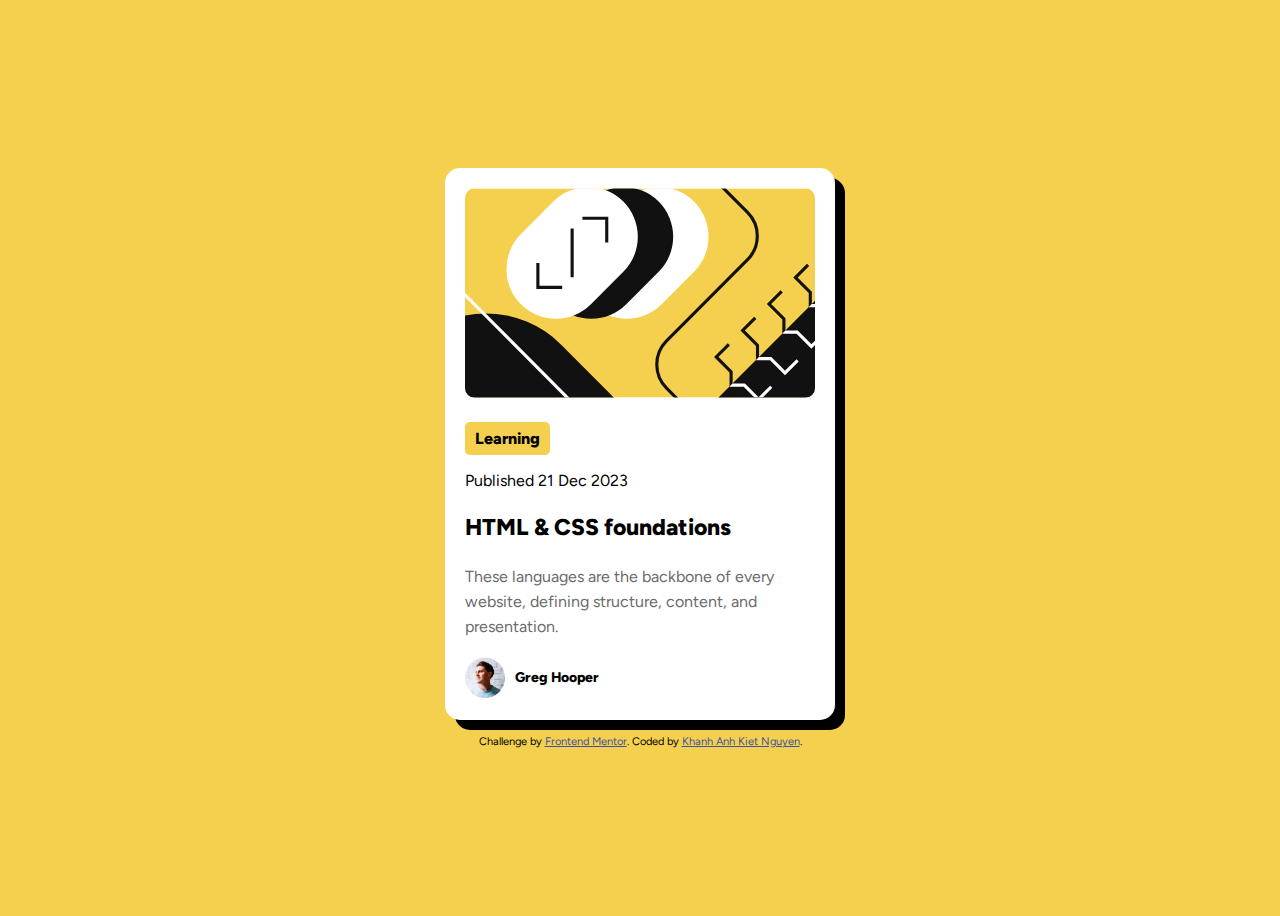
==== blog-preview-card-main/index.html @ f049465a "blog card" ====
<!DOCTYPE html>
<html lang="en">
<head>
  <meta charset="UTF-8">
  <meta name="viewport" content="width=device-width, initial-scale=1.0"> <!-- displays site properly based on user's device -->

  <link rel="icon" type="image/png" sizes="32x32" href="./assets/images/favicon-32x32.png">
  
  <title>Frontend Mentor | Blog preview card</title>
  <link rel="preconnect" href="https://fonts.googleapis.com">
  <link rel="preconnect" href="https://fonts.gstatic.com" crossorigin>
  <link href="https://fonts.googleapis.com/css2?family=Bebas+Neue&family=Figtree:ital,wght@0,300..900;1,300..900&family=Fira+Sans:ital,wght@0,100;0,200;0,300;0,400;0,500;0,600;0,700;0,800;0,900;1,100;1,200;1,300;1,400;1,500;1,600;1,700;1,800;1,900&family=Outfit:wght@100..900&family=Playfair+Display:ital,wght@0,400..900;1,400..900&display=swap" rel="stylesheet">
  <!-- Feel free to remove these styles or customise in your own stylesheet 👍 -->
  <style>
    *{
      font-family: Figtree;
    }
    body{
      max-height: 100%;
      background: hsl(47, 88%, 63%);
      display: flex;
      align-items: center;
      justify-content: center;
      flex-direction: column;
      min-height: 100vh;
    }
    .attribution { font-size: 11px; text-align: center; }
    .attribution a { color: hsl(228, 45%, 44%); }
    .card{
      width: 350px;
      height: auto;
      background: hsl(0, 0%, 100%);
      border-radius: 15px;
      padding: 20px;
      box-shadow: 10px 10px black;
      margin-bottom: 15px;
    }
    .course-img{
      width: 100%;
      border-radius: 10px;
      margin-bottom: 10px;
    }
    .category{
      margin-top: 10px;
      background: hsl(47, 88%, 63%);
      font-weight: 800;
      border-radius: 5px;
      display: inline-block;
      padding: 7px;
      padding-left: 10px;
      padding-right: 10px;
    }
    h3{
      font-weight: 800;
      font-size: 23px;
    }
    .descript{
      color: hsl(0, 0%, 42%);
      line-height: 25px;
    }
    .author{
      display: flex;
      gap: 10px;
      align-items: center;
    }
    .avt{
      width: 40px;
    }
    .author-name{
      font-weight: 800;
      font-size: 14px;
    }
  </style>
</head>
<body>
  <div class="card">
    <img class="course-img" src="/blog-preview-card-main//assets/images/illustration-article.svg">
    <div class = "category">Learning</div>
    <p>Published 21 Dec 2023</p>
    <h3>HTML & CSS foundations</h3>
    <p class="descript">These languages are the backbone of every website, defining structure, content, and presentation.</p>
    <div class="author">
      <img class="avt" src="/blog-preview-card-main/assets/images/image-avatar.webp">
      <p class="author-name">Greg Hooper</p>
    </div>
  </div>
  <div class="attribution">
    Challenge by <a href="https://www.frontendmentor.io?ref=challenge" target="_blank">Frontend Mentor</a>. 
    Coded by <a href="#">Khanh Anh Kiet Nguyen</a>.
  </div>
</body>
</html>
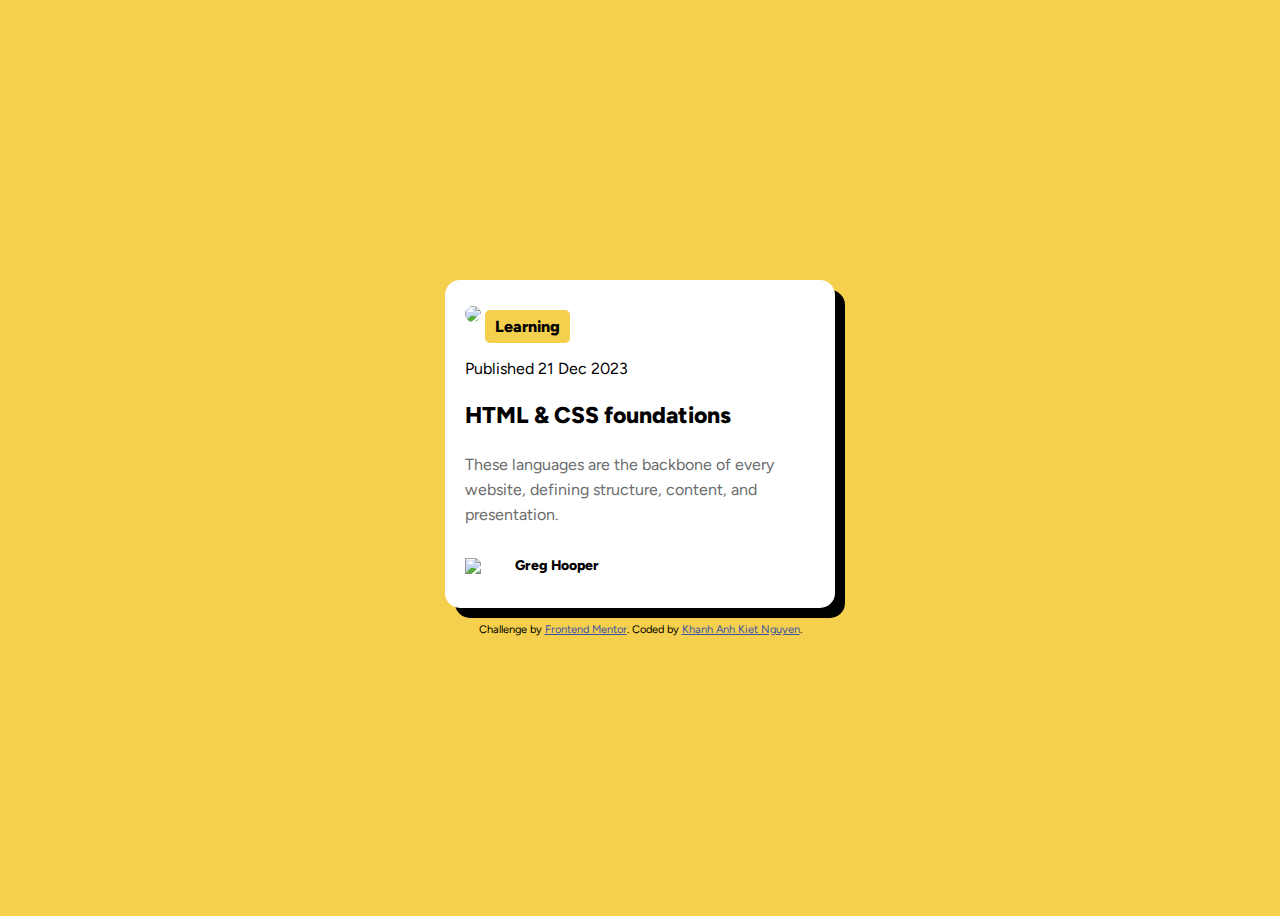
==== commit f50b455f: "update" ====
--- a/blog-preview-card-main/index.html
+++ b/blog-preview-card-main/index.html
@@ -74,13 +74,13 @@
 </head>
 <body>
   <div class="card">
-    <img class="course-img" src="/blog-preview-card-main//assets/images/illustration-article.svg">
+    <img class="course-img" src="/assets/images/illustration-article.svg">
     <div class = "category">Learning</div>
     <p>Published 21 Dec 2023</p>
     <h3>HTML & CSS foundations</h3>
     <p class="descript">These languages are the backbone of every website, defining structure, content, and presentation.</p>
     <div class="author">
-      <img class="avt" src="/blog-preview-card-main/assets/images/image-avatar.webp">
+      <img class="avt" src="/assets/images/image-avatar.webp">
       <p class="author-name">Greg Hooper</p>
     </div>
   </div>
